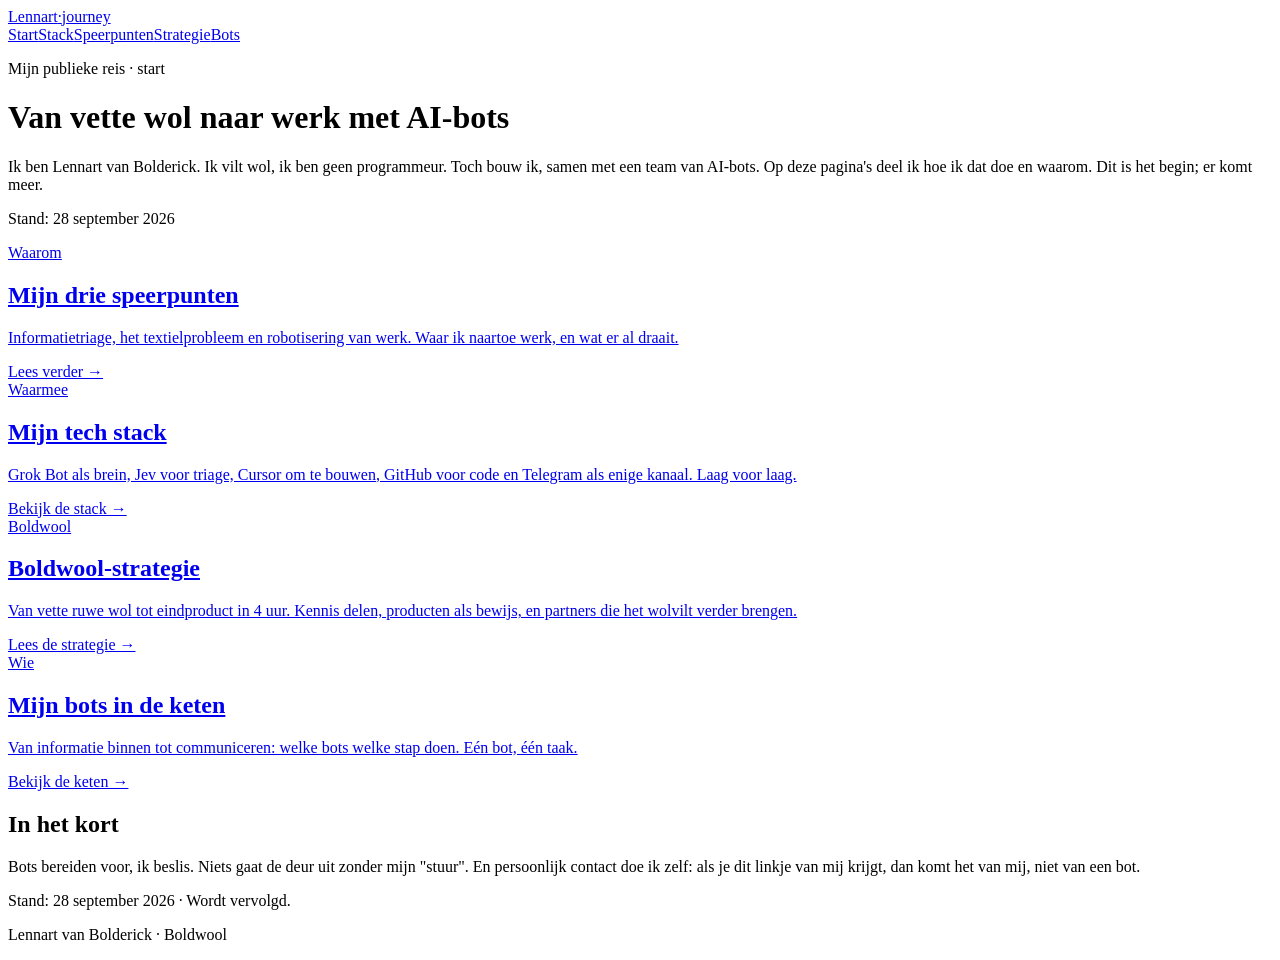
==== docs/index.html @ c04c4a5c "Site: index.html" ====
<!doctype html>
<html lang="nl">
<head>
<meta charset="utf-8">
<meta name="viewport" content="width=device-width, initial-scale=1, viewport-fit=cover">
<title>Mijn publieke reis · Lennart van Bolderick</title>
<meta name="description" content="Een wolvilter die geen programmeur is, bouwt met een team van AI-bots. Hier deel ik mijn tech stack en mijn drie speerpunten.">
<meta name="theme-color" content="#f6f1e8">
<meta property="og:type" content="website">
<meta property="og:locale" content="nl_NL">
<meta property="og:title" content="Mijn publieke reis · Lennart van Bolderick">
<meta property="og:description" content="Een wolvilter die geen programmeur is, bouwt met een team van AI-bots. Hier deel ik mijn tech stack en mijn drie speerpunten.">
<meta property="og:url" content="https://lennart1970.github.io/journey/">
<meta property="og:image" content="https://lennart1970.github.io/journey/og.png">
<meta property="og:image:width" content="1200">
<meta property="og:image:height" content="630">
<meta property="og:image:alt" content="Mijn publieke reis: een wolvilter bouwt met AI-bots">
<meta name="twitter:card" content="summary_large_image">
<link rel="stylesheet" href="style.css">
</head>
<body>
<main>
<nav class="nav" aria-label="Hoofdmenu">
  <a class="brand" href="./">Lennart<span>·</span>journey</a>
  <div class="links"><a href="./" aria-current="page">Start</a><a href="tech-stack.html">Stack</a><a href="speerpunten.html">Speerpunten</a><a href="strategie.html">Strategie</a><a href="https://lennart1970.github.io/fleet-overview/">Bots</a></div>
</nav>

<header class="hero">
  <p class="eyebrow">Mijn publieke reis · start</p>
  <h1>Van vette wol naar <span>werk met AI-bots</span></h1>
  <p class="lead">Ik ben Lennart van Bolderick. Ik vilt wol, ik ben geen programmeur. Toch bouw ik, samen met een team van AI-bots. Op deze pagina's deel ik hoe ik dat doe en waarom. Dit is het begin; er komt meer.</p>
  <p class="stand"><span class="dot" aria-hidden="true"></span>Stand: 28 september 2026</p>
</header>

<section aria-label="Pagina's">
  <div class="grid two">
    <a class="card linkcard" href="speerpunten.html">
      <div class="tag">Waarom</div>
      <h2>Mijn drie speerpunten</h2>
      <p>Informatietriage, het textielprobleem en robotisering van werk. Waar ik naartoe werk, en wat er al draait.</p>
      <span class="go">Lees verder →</span>
    </a>
    <a class="card linkcard" href="tech-stack.html">
      <div class="tag">Waarmee</div>
      <h2>Mijn tech stack</h2>
      <p>Grok Bot als brein, Jev voor triage, Cursor om te bouwen, GitHub voor code en Telegram als enige kanaal. Laag voor laag.</p>
      <span class="go">Bekijk de stack →</span>
    </a>
    <a class="card linkcard wide" href="strategie.html">
      <div class="tag">Boldwool</div>
      <h2>Boldwool-strategie</h2>
      <p>Van vette ruwe wol tot eindproduct in 4 uur. Kennis delen, producten als bewijs, en partners die het wolvilt verder brengen.</p>
      <span class="go">Lees de strategie →</span>
    </a>
    <a class="card linkcard wide" href="https://lennart1970.github.io/fleet-overview/">
      <div class="tag">Wie</div>
      <h2>Mijn bots in de keten</h2>
      <p>Van informatie binnen tot communiceren: welke bots welke stap doen. Eén bot, één taak.</p>
      <span class="go">Bekijk de keten →</span>
    </a>
  </div>
</section>

<section aria-labelledby="kort">
  <div class="card highlight">
    <h2 id="kort">In het kort</h2>
    <p>Bots bereiden voor, ik beslis. Niets gaat de deur uit zonder mijn "stuur". En persoonlijk contact doe ik zelf: als je dit linkje van mij krijgt, dan komt het van mij, niet van een bot.</p>
  </div>
</section>

<footer>
  <p>Stand: 28 september 2026 · Wordt vervolgd.</p>
  <p class="small">Lennart van Bolderick · Boldwool</p>
</footer>

</main>
</body>
</html>
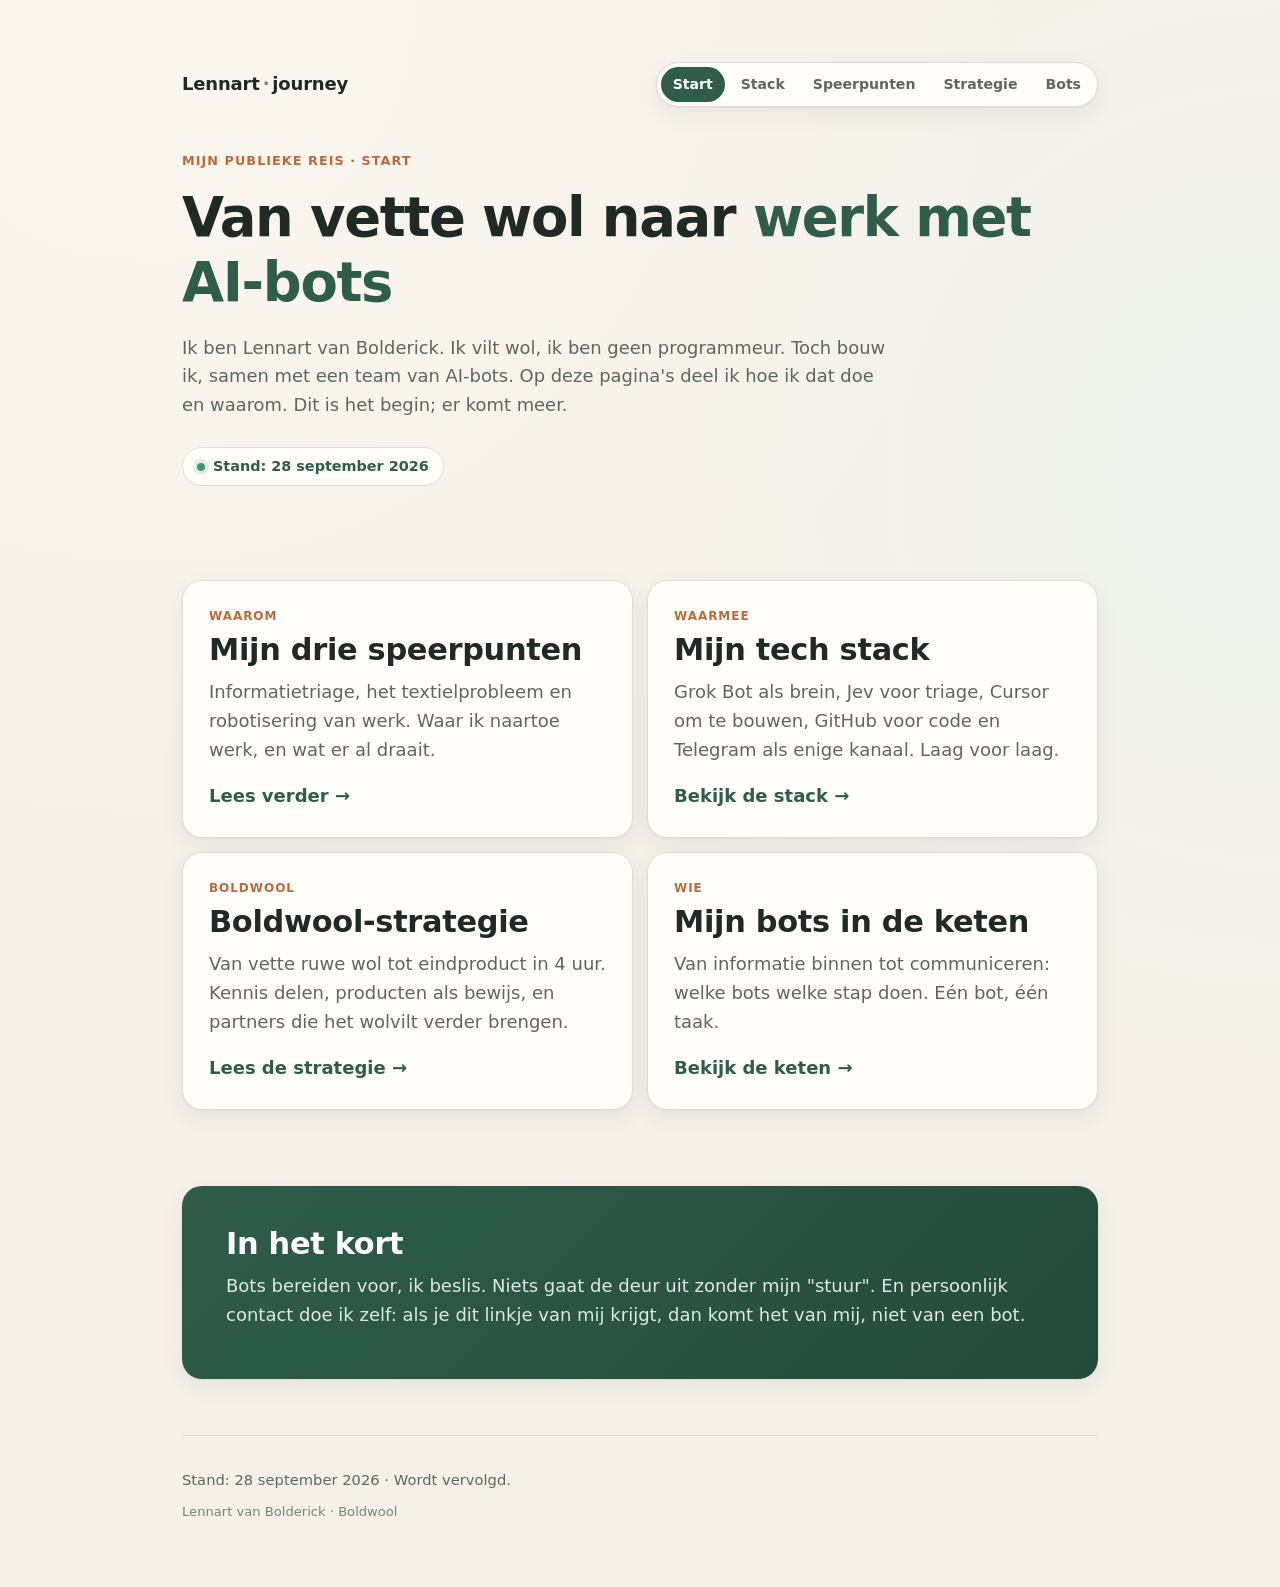
==== commit 1f8c60f5: "Startpagina: geen afbreking in AI-bots" ====
--- a/docs/index.html
+++ b/docs/index.html
@@ -27,7 +27,7 @@
 
 <header class="hero">
   <p class="eyebrow">Mijn publieke reis · start</p>
-  <h1>Van vette wol naar <span>werk met AI-bots</span></h1>
+  <h1>Van vette wol naar <span>werk met <span class="nowrap">AI-bots</span></span></h1>
   <p class="lead">Ik ben Lennart van Bolderick. Ik vilt wol, ik ben geen programmeur. Toch bouw ik, samen met een team van AI-bots. Op deze pagina's deel ik hoe ik dat doe en waarom. Dit is het begin; er komt meer.</p>
   <p class="stand"><span class="dot" aria-hidden="true"></span>Stand: 28 september 2026</p>
 </header>
--- a/docs/style.css
+++ b/docs/style.css
@@ -0,0 +1,130 @@
+:root{
+  --bg:#f6f1e8; --bg2:#efe7da; --card:#fffdf9; --ink:#1f2a24; --muted:#5d6760;
+  --line:#e4dccd; --accent:#2f5d4a; --accent2:#b86a3c; --soft:#e6efe9;
+  --radius:20px; --shadow:0 1px 2px rgba(31,42,36,.05),0 8px 24px rgba(31,42,36,.06);
+  --font:system-ui,-apple-system,"Segoe UI",Roboto,"Helvetica Neue",Arial,sans-serif;
+}
+*{box-sizing:border-box}
+html{-webkit-text-size-adjust:100%}
+body{margin:0;background:var(--bg);color:var(--ink);font-family:var(--font);font-size:17px;line-height:1.6;-webkit-font-smoothing:antialiased;
+  background-image:radial-gradient(circle at 12% 0%,#fbf7ef 0,transparent 45%),radial-gradient(circle at 100% 30%,#eef3ee 0,transparent 40%)}
+main{max-width:980px;margin:0 auto;padding:max(28px,env(safe-area-inset-top)) 20px 40px}
+h1,h2,h3{line-height:1.2;letter-spacing:-.01em;margin:0}
+h1{font-size:clamp(2rem,7vw,3.4rem);font-weight:750;letter-spacing:-.025em}
+h1 span{color:var(--accent)}
+h2{font-size:clamp(1.45rem,4.5vw,1.9rem);font-weight:700;margin-bottom:.35rem}
+h3{font-size:1.15rem;font-weight:680}
+p{margin:.6rem 0}
+section{margin-top:56px}
+.hero{padding:28px 0 8px}
+.eyebrow{display:inline-block;font-size:.8rem;font-weight:650;letter-spacing:.08em;text-transform:uppercase;color:var(--accent2);margin:0 0 14px}
+.lead{font-size:1.12rem;color:var(--muted);max-width:40em;margin-top:18px}
+.lead em{color:var(--ink)}
+.stand{display:inline-flex;align-items:center;gap:8px;margin-top:18px;padding:7px 14px;border-radius:999px;background:var(--card);border:1px solid var(--line);font-size:.9rem;font-weight:600;color:var(--accent)}
+.dot{width:8px;height:8px;border-radius:50%;background:#3f9a6e;box-shadow:0 0 0 4px rgba(63,154,110,.15)}
+.section-intro{color:var(--muted);margin:0 0 20px}
+.grid{display:grid;gap:14px}
+.three{grid-template-columns:1fr}
+.card{background:var(--card);border:1px solid var(--line);border-radius:var(--radius);padding:22px;box-shadow:var(--shadow)}
+.card p,.card li{color:var(--muted)}
+.card strong{color:var(--ink)}
+.spear{position:relative}
+.num{display:inline-grid;place-items:center;width:34px;height:34px;border-radius:11px;background:var(--soft);color:var(--accent);font-weight:750;margin-bottom:12px}
+.spear h3{hyphens:manual}
+.layers{display:grid;gap:12px;position:relative}
+.layer{display:grid;grid-template-columns:1fr;gap:4px;border-left:4px solid var(--accent)}
+.layer ul{margin:.5rem 0 0;padding-left:1.1rem}
+.layer li{margin:.3rem 0}
+.layer li::marker{color:var(--accent2)}
+.tag{font-size:.75rem;font-weight:700;letter-spacing:.08em;text-transform:uppercase;color:var(--accent2)}
+.subhead{margin:32px 0 14px;font-size:1.05rem;color:var(--muted);font-weight:650}
+.tools{grid-template-columns:repeat(2,1fr);gap:10px}
+.tool{background:var(--bg2);border-radius:14px;padding:14px 15px;display:flex;flex-direction:column;gap:2px;min-width:0}
+.tool strong{font-size:.98rem}
+.tool span{font-size:.85rem;color:var(--muted);overflow-wrap:anywhere}
+.highlight{background:linear-gradient(135deg,#2f5d4a,#244a3b);color:#f3efe6;border:0;padding:28px 24px}
+.highlight h2{color:#fff}
+.highlight p{color:#dfe8e2}
+.rules{list-style:none;counter-reset:r;padding:0;margin:0;display:grid;gap:12px}
+.rules li{counter-increment:r;position:relative;background:var(--card);border:1px solid var(--line);border-radius:var(--radius);padding:18px 20px 18px 64px;color:var(--muted);box-shadow:var(--shadow)}
+.rules li::before{content:counter(r);position:absolute;left:18px;top:17px;width:32px;height:32px;border-radius:50%;background:var(--accent);color:#fff;display:grid;place-items:center;font-weight:700;font-size:.95rem}
+.rules li span{display:block;color:var(--ink);font-weight:650;margin-bottom:2px}
+footer{margin-top:56px;padding-top:22px;border-top:1px solid var(--line);color:var(--muted);font-size:.92rem}
+footer .small{font-size:.82rem;opacity:.8}
+@media (min-width:720px){
+  body{font-size:18px}
+  main{padding:56px 32px 56px}
+  section{margin-top:76px}
+  .three{grid-template-columns:repeat(3,1fr)}
+  .layers{grid-template-columns:repeat(2,1fr)}
+  .layer:first-child{grid-column:1/-1}
+  .tools{grid-template-columns:repeat(4,1fr)}
+  .card{padding:26px}
+  .highlight{padding:40px 44px}
+}
+@media (prefers-reduced-motion:no-preference){.card{transition:transform .2s ease,box-shadow .2s ease}.card:hover{transform:translateY(-2px)}}
+a{color:var(--accent)}
+.nav{display:flex;align-items:center;justify-content:space-between;gap:12px;flex-wrap:wrap;padding:6px 0 10px}
+.brand{font-weight:750;text-decoration:none;color:var(--ink);letter-spacing:-.01em}
+.brand span{color:var(--accent2);margin:0 3px}
+.links{display:flex;gap:4px;background:var(--card);border:1px solid var(--line);border-radius:999px;padding:4px;box-shadow:var(--shadow)}
+.links a{text-decoration:none;color:var(--muted);font-size:.88rem;font-weight:600;padding:6px 12px;border-radius:999px;white-space:nowrap}
+.links a[aria-current="page"]{background:var(--accent);color:#fff}
+.more{font-weight:600;text-decoration:none;white-space:nowrap}
+.footnav a{font-weight:600;text-decoration:none}
+.two{grid-template-columns:1fr}
+.linkcard{display:block;text-decoration:none;color:inherit}
+.linkcard h2{margin:6px 0 4px}
+.go{display:inline-block;margin-top:8px;font-weight:650;color:var(--accent)}
+.big h2{font-size:clamp(1.3rem,4.4vw,1.7rem);margin:2px 0 0}
+.bighead{display:flex;gap:14px;align-items:flex-start;margin-bottom:10px}
+.bighead .num{flex:none;margin:2px 0 0}
+.running{margin-top:16px;background:var(--soft);border-radius:14px;padding:16px 18px}
+.running h3{font-size:1rem;color:var(--accent)}
+.running ul{margin:.4rem 0 0;padding-left:1.1rem}
+.running li{margin:.25rem 0}
+.quote{font-size:clamp(1.25rem,4.5vw,1.6rem);font-weight:700;color:var(--ink)!important;border-left:4px solid var(--accent2);padding:4px 0 4px 16px;margin:18px 0;letter-spacing:-.01em}
+.inner{margin-top:14px}
+.mini{background:var(--bg2);border-radius:14px;padding:16px 18px}
+.mini h3{font-size:1rem}
+.mini p{margin:.35rem 0}
+.chips{display:flex;flex-wrap:wrap;gap:6px;margin-top:8px}
+.chips span{background:var(--card);border:1px solid var(--line);border-radius:999px;padding:3px 11px;font-size:.85rem;color:var(--ink)}
+@media (min-width:720px){.two{grid-template-columns:repeat(2,1fr)}}
+@media (max-width:560px){.links{width:100%;justify-content:space-between}.links a{padding:6px 8px;font-size:.8rem}}
+@media (max-width:360px){.links a{padding:6px 5px;font-size:.74rem}}
+.links{max-width:100%;overflow-x:auto;scrollbar-width:none}
+.links::-webkit-scrollbar{display:none}
+
+/* bot chain */
+.chain{display:grid;gap:0;counter-reset:step}
+.step{position:relative;background:var(--card);border:1px solid var(--line);border-radius:var(--radius);padding:22px;box-shadow:var(--shadow)}
+.step+.step{margin-top:34px}
+.step+.step::before{content:"";position:absolute;left:50%;top:-34px;width:2px;height:34px;background:linear-gradient(var(--line),var(--accent));transform:translateX(-50%)}
+.step+.step::after{content:"";position:absolute;left:50%;top:-9px;width:10px;height:10px;border-right:2px solid var(--accent);border-bottom:2px solid var(--accent);transform:translateX(-50%) rotate(45deg);background:transparent}
+.stephead{display:flex;gap:12px;align-items:center;margin-bottom:10px}
+.stephead .num{margin:0;flex:none}
+.stephead h3{font-size:1.2rem}
+.step .why{margin:.1rem 0 .8rem;color:var(--muted);font-size:.95rem}
+.bots{list-style:none;margin:0;padding:0;display:grid;gap:8px}
+.bots li{background:var(--bg2);border-radius:12px;padding:10px 14px;color:var(--muted);font-size:.93rem;line-height:1.45}
+.bots li b{display:block;color:var(--ink);font-size:.95rem;font-family:ui-monospace,SFMono-Regular,Menlo,Consolas,monospace;font-weight:650;letter-spacing:-.01em}
+.step.jev{border:2px solid var(--accent)}
+.note{margin-top:12px;font-size:.88rem;color:var(--accent2);font-weight:600}
+.support{margin-top:44px;background:var(--bg2);border:1px dashed #d3c8b4;border-radius:var(--radius);padding:22px}
+.support h3{margin-bottom:4px}
+.support .bots li{background:var(--card)}
+.principle{text-align:center;font-size:clamp(1.2rem,4.4vw,1.55rem);font-weight:700;letter-spacing:-.01em;margin:0}
+.principle span{color:var(--accent)}
+.rooms{display:flex;flex-wrap:wrap;gap:8px;margin-top:12px}
+.rooms span{background:rgba(255,255,255,.12);border:1px solid rgba(255,255,255,.25);border-radius:999px;padding:4px 12px;font-size:.88rem;color:#fff}
+@media (min-width:720px){
+  .step{padding:26px 28px}
+  .bots{grid-template-columns:repeat(3,1fr)}
+  .support .bots{grid-template-columns:repeat(3,1fr)}
+}
+.cta{display:inline-block;background:#fff;color:var(--accent);font-weight:700;text-decoration:none;padding:11px 18px;border-radius:999px;margin-top:4px}
+.linkcard.wide+.linkcard.wide{margin-top:0}
+.layer{align-content:start}
+@media (min-width:720px){.bots:has(> li:nth-child(4)){grid-template-columns:repeat(2,1fr)}}
+.nowrap{white-space:nowrap}
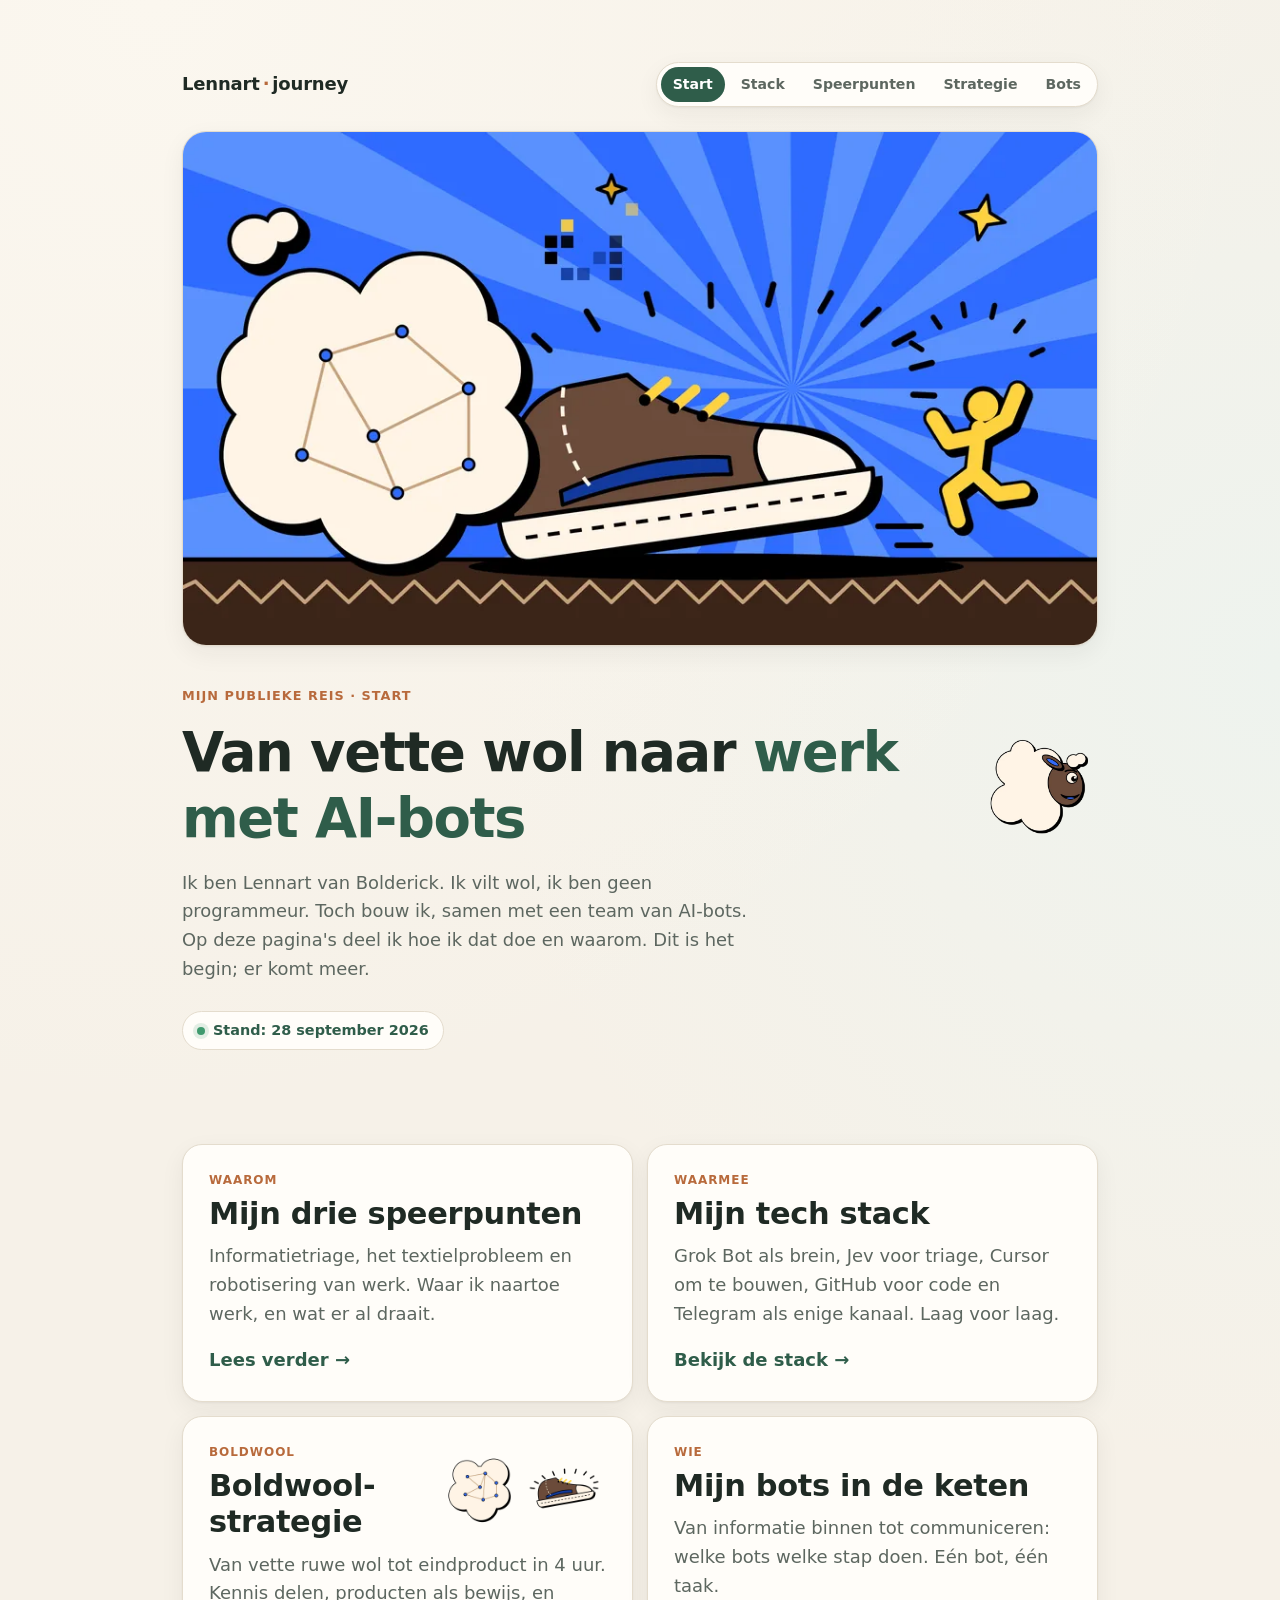
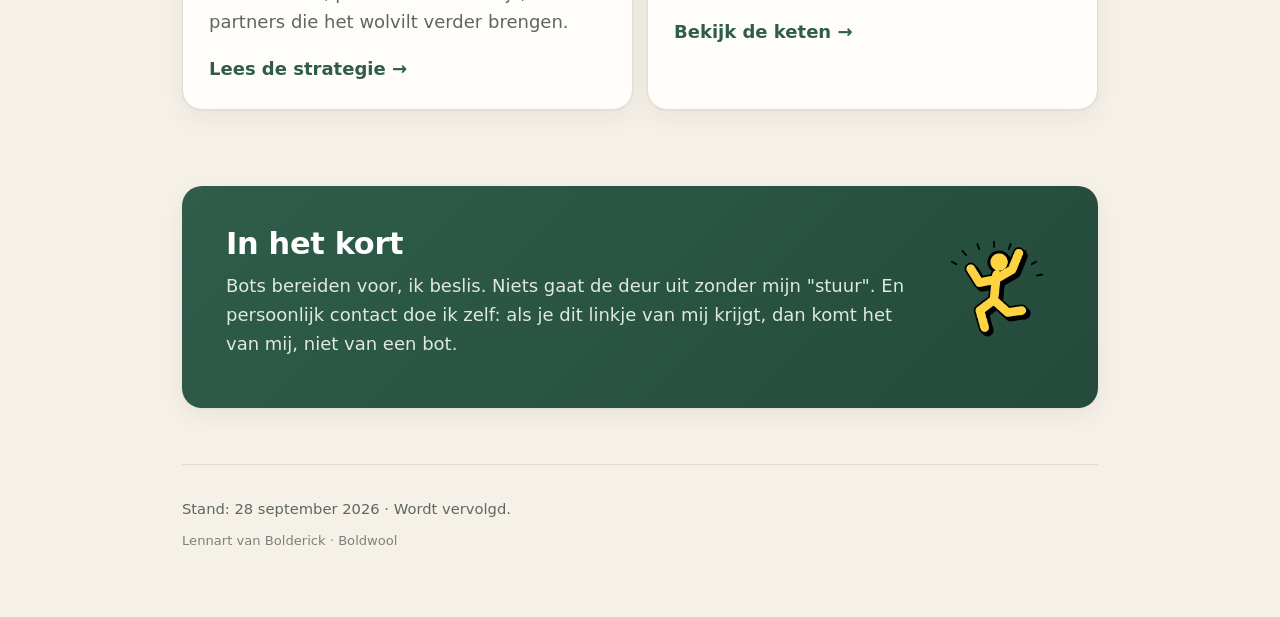
==== commit ec7e465c: "Hero en accenten op start, speerpunten en tech-stack. Zelfde patroon als de strategiepagina: een her" ====
--- a/docs/index.html
+++ b/docs/index.html
@@ -11,11 +11,12 @@
 <meta property="og:title" content="Mijn publieke reis · Lennart van Bolderick">
 <meta property="og:description" content="Een wolvilter die geen programmeur is, bouwt met een team van AI-bots. Hier deel ik mijn tech stack en mijn drie speerpunten.">
 <meta property="og:url" content="https://lennart1970.github.io/journey/">
-<meta property="og:image" content="https://lennart1970.github.io/journey/og.png">
+<meta property="og:image" content="https://lennart1970.github.io/journey/img/og-start.jpg">
 <meta property="og:image:width" content="1200">
 <meta property="og:image:height" content="630">
-<meta property="og:image:alt" content="Mijn publieke reis: een wolvilter bouwt met AI-bots">
+<meta property="og:image:alt" content="Mokka wollen sneaker barst uit een vachtwolk, een figuur rent mee, op blauwe stralen">
 <meta name="twitter:card" content="summary_large_image">
+<link rel="preload" as="image" type="image/webp" imagesrcset="img/hero-start-960.webp 960w, img/hero-start.webp 1920w" imagesizes="(min-width: 980px) 916px, 100vw">
 <link rel="stylesheet" href="style.css">
 </head>
 <body>
@@ -25,8 +26,16 @@
   <div class="links"><a href="./" aria-current="page">Start</a><a href="tech-stack.html">Stack</a><a href="speerpunten.html">Speerpunten</a><a href="strategie.html">Strategie</a><a href="https://lennart1970.github.io/fleet-overview/">Bots</a></div>
 </nav>
 
+<figure class="hero-media">
+  <picture>
+    <source type="image/webp" srcset="img/hero-start-960.webp 960w, img/hero-start.webp 1920w" sizes="(min-width: 980px) 916px, 100vw">
+    <img src="img/hero-start.jpg" srcset="img/hero-start-960.jpg 960w, img/hero-start.jpg 1920w" sizes="(min-width: 980px) 916px, 100vw" width="1920" height="1080" loading="eager" fetchpriority="high" decoding="async" alt="Mokka wollen sneaker barst uit een vachtwolk, een figuur rent mee, op blauwe stralen">
+  </picture>
+</figure>
+
 <header class="hero">
   <p class="eyebrow">Mijn publieke reis · start</p>
+  <span class="accent" aria-hidden="true"><picture><source type="image/webp" srcset="img/start-schaap.webp"><img src="img/start-schaap.png" width="400" height="400" alt="" loading="lazy" decoding="async"></picture></span>
   <h1>Van vette wol naar <span>werk met <span class="nowrap">AI-bots</span></span></h1>
   <p class="lead">Ik ben Lennart van Bolderick. Ik vilt wol, ik ben geen programmeur. Toch bouw ik, samen met een team van AI-bots. Op deze pagina's deel ik hoe ik dat doe en waarom. Dit is het begin; er komt meer.</p>
   <p class="stand"><span class="dot" aria-hidden="true"></span>Stand: 28 september 2026</p>
@@ -47,6 +56,7 @@
       <span class="go">Bekijk de stack →</span>
     </a>
     <a class="card linkcard wide" href="strategie.html">
+      <span class="accent-row" aria-hidden="true"><span class="accent" aria-hidden="true"><picture><source type="image/webp" srcset="img/start-vacht.webp"><img src="img/start-vacht.png" width="400" height="400" alt="" loading="lazy" decoding="async"></picture></span><span class="accent" aria-hidden="true"><picture><source type="image/webp" srcset="img/start-sneaker.webp"><img src="img/start-sneaker.png" width="400" height="400" alt="" loading="lazy" decoding="async"></picture></span></span>
       <div class="tag">Boldwool</div>
       <h2>Boldwool-strategie</h2>
       <p>Van vette ruwe wol tot eindproduct in 4 uur. Kennis delen, producten als bewijs, en partners die het wolvilt verder brengen.</p>
@@ -63,6 +73,7 @@
 
 <section aria-labelledby="kort">
   <div class="card highlight">
+    <span class="accent" aria-hidden="true"><picture><source type="image/webp" srcset="img/start-figuur.webp"><img src="img/start-figuur.png" width="400" height="400" alt="" loading="lazy" decoding="async"></picture></span>
     <h2 id="kort">In het kort</h2>
     <p>Bots bereiden voor, ik beslis. Niets gaat de deur uit zonder mijn "stuur". En persoonlijk contact doe ik zelf: als je dit linkje van mij krijgt, dan komt het van mij, niet van een bot.</p>
   </div>
--- a/docs/style.css
+++ b/docs/style.css
@@ -28,6 +28,7 @@
 .card{background:var(--card);border:1px solid var(--line);border-radius:var(--radius);padding:22px;box-shadow:var(--shadow)}
 .card p,.card li{color:var(--muted)}
 .card strong{color:var(--ink)}
+.card.big:has(> .accent) .bighead{padding-right:96px}
 .spear{position:relative}
 .num{display:inline-grid;place-items:center;width:34px;height:34px;border-radius:11px;background:var(--soft);color:var(--accent);font-weight:750;margin-bottom:12px}
 .spear h3{hyphens:manual}
@@ -128,3 +129,61 @@
 .layer{align-content:start}
 @media (min-width:720px){.bots:has(> li:nth-child(4)){grid-template-columns:repeat(2,1fr)}}
 .nowrap{white-space:nowrap}
+/* hero image */
+.hero-media{margin:8px -20px 0;position:relative}
+.hero-media img{display:block;width:100%;height:auto;aspect-ratio:16/9;background:#f7479e}
+.hero-media+.hero{padding-top:22px}
+@media (min-width:720px){
+  .hero-media{margin:14px 0 0}
+  .hero-media img{border-radius:24px;box-shadow:var(--shadow);border:1px solid var(--line)}
+  .hero-media+.hero{padding-top:34px}
+}
+
+/* decorative accents */
+.accent{float:right;width:84px;margin:0 0 4px 12px}
+.accent img{display:block;width:100%;height:auto}
+.accent-row{float:right;display:flex;width:168px;margin:0 0 4px 10px}
+.accent-row .accent{float:none;width:84px;margin:0}
+.card:has(.accent)::after{content:"";display:block;clear:both}
+.hero{position:relative}
+.hero .accent{position:absolute;top:64px;right:0;float:none;width:62px;margin:0}
+.hero:has(.accent) h1,.hero:has(.accent) .lead{padding-right:74px}
+.card.layer{position:relative}
+.layer .accent,.layer .accent-row{position:absolute;top:16px;right:14px;float:none;margin:0;z-index:1}
+.layer .accent{width:68px}
+.layer .accent-row{width:116px}
+.layer .accent-row .accent{position:static;width:58px}
+.layer:has(.accent) .tag,.layer:has(.accent) h3,.layer:has(.accent) p{padding-right:78px}
+.layer:has(.accent-row) .tag,.layer:has(.accent-row) h3,.layer:has(.accent-row) p{padding-right:124px}
+@media (min-width:720px){
+  .accent{width:120px;margin-left:18px}
+  .hero .accent{width:116px;top:76px}
+  .hero:has(.accent) h1,.hero:has(.accent) .lead{padding-right:136px}
+  .layer .accent{width:112px;top:22px;right:22px}
+  .layer .accent-row{width:196px;top:18px;right:18px}
+  .layer .accent-row .accent{position:static;width:98px}
+  .layer:has(.accent) .tag,.layer:has(.accent) h3,.layer:has(.accent) p{padding-right:128px}
+  .layer:has(.accent-row) .tag,.layer:has(.accent-row) h3,.layer:has(.accent-row) p{padding-right:206px}
+}
+@media (max-width:719px){
+  .hero:has(.accent) .accent{top:-2px;width:48px}
+  .hero:has(.accent) .eyebrow{display:block;padding-right:76px}
+  .hero:has(.accent) h1,.hero:has(.accent) .lead{padding-right:0}
+}
+
+.with-accent{display:flow-root}
+.with-accent>.accent{margin-top:2px}
+.mini:has(.accent),.highlight:has(.accent){display:flow-root}
+.mini .accent{width:68px}
+.card.big:has(> .accent) .bighead{padding-right:96px}
+.spear{position:relative}
+.spear .accent-row{position:absolute;top:12px;right:12px;float:none;width:104px;margin:0;z-index:1}
+.spear .accent-row .accent{position:static;width:52px;margin:0}
+.spear:has(.accent-row) h3,.spear:has(.accent-row) p{padding-right:96px}
+@media (min-width:720px){
+  .mini .accent{width:88px}
+  .card.big:has(> .accent) .bighead{padding-right:140px}
+  .spear .accent-row{width:104px;top:14px;right:12px}
+  .spear .accent-row .accent{width:52px}
+  .spear:has(.accent-row) h3,.spear:has(.accent-row) p{padding-right:100px}
+}
